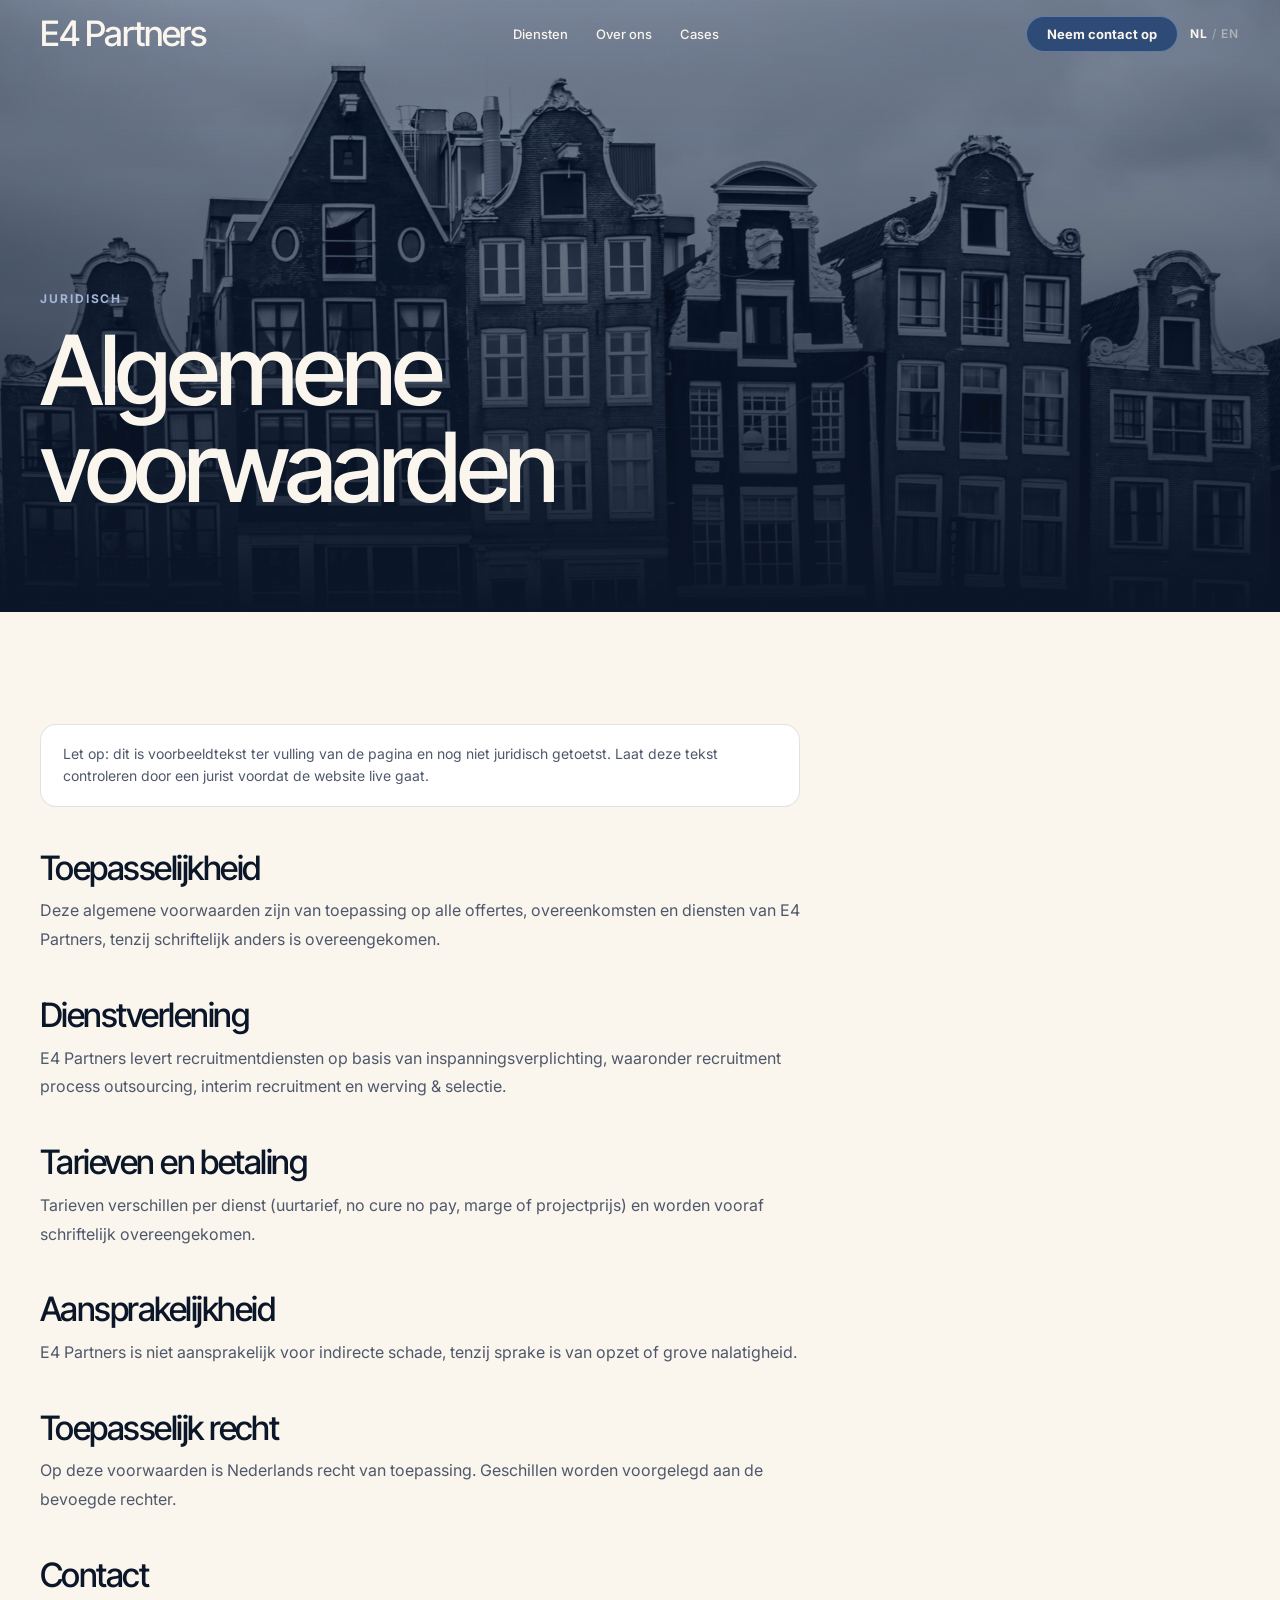
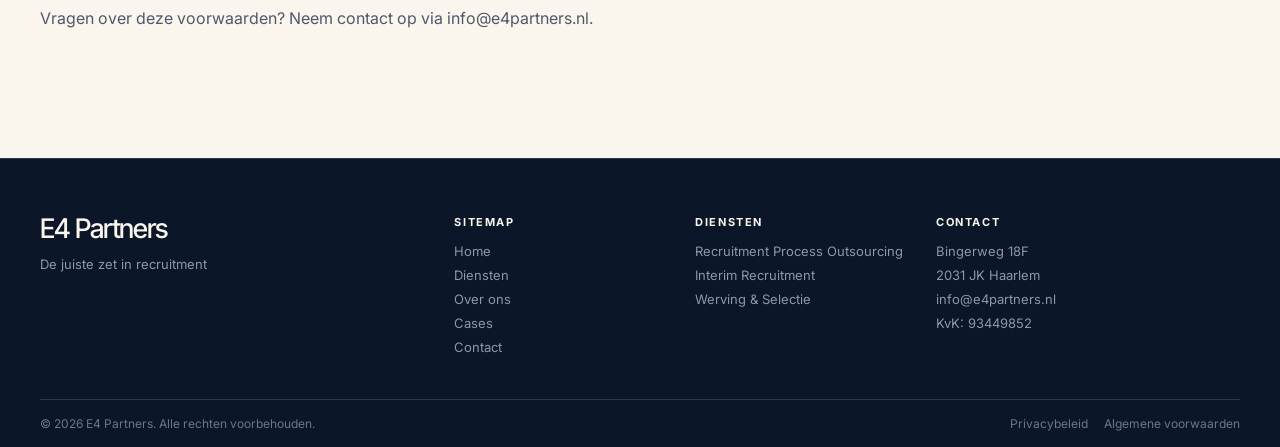
==== algemene-voorwaarden/index.html @ 6310bab5 "Herschrijf Over ons en zet de tekst in een leeskolom - Label "Over ons" boven de titel weg, net als " ====
<!DOCTYPE html>
<html lang="nl">
<head>
<meta charset="UTF-8"/>
<meta name="viewport" content="width=device-width, initial-scale=1.0"/>
<title>Algemene voorwaarden | E4 Partners</title>
<meta name="description" data-nl="Algemene voorwaarden van E4 Partners." data-en="Terms &amp; conditions of E4 Partners." content="Algemene voorwaarden van E4 Partners."/>
<meta property="og:type" content="website"/>
<meta property="og:title" content="Algemene voorwaarden | E4 Partners"/>
<meta property="og:description" content="Algemene voorwaarden van E4 Partners."/>
<meta property="og:url" content="https://www.e4partners.nl/algemene-voorwaarden"/>
<meta property="og:locale" content="nl_NL"/>
<link rel="canonical" href="https://www.e4partners.nl/algemene-voorwaarden"/>
<meta property="og:image" content="https://www.e4partners.nl/assets/img/og-image.jpg"/>
<meta property="og:image:width" content="1200"/>
<meta property="og:image:height" content="630"/>
<meta name="twitter:card" content="summary_large_image"/>
<meta name="robots" content="noindex"/>
<link rel="icon" type="image/png" sizes="32x32" href="../assets/img/favicon-32.png"/>
<link rel="icon" type="image/png" sizes="512x512" href="../assets/img/favicon-512.png"/>
<link rel="apple-touch-icon" href="../assets/img/apple-touch-icon.png"/>
<link rel="preconnect" href="https://fonts.googleapis.com"/>
<link rel="preconnect" href="https://fonts.gstatic.com" crossorigin/>
<link href="https://fonts.googleapis.com/css2?family=Inter+Tight:wght@500;700&family=Inter:wght@400;500;600;700&family=Noto+Sans+Symbols+2&display=swap" rel="stylesheet"/>
<link rel="stylesheet" href="../assets/css/styles.css?v=22233"/>
</head>
<body>

<!-- NAV -->
<nav id="nav">
  <a class="nav-logo" href="/">E4 Partners</a>
  <div class="nav-links">
    <a href="/diensten" data-nl="Diensten" data-en="Services">Diensten</a>
    <a href="/over-ons" data-nl="Over ons" data-en="About us">Over ons</a>
    <a href="/cases" data-nl="Cases" data-en="Cases">Cases</a>
  </div>
  <div class="nav-right">
    <a class="nav-cta" href="/contact" data-nl="Neem contact op" data-en="Get in touch">Neem contact op</a>
    <button class="lang-btn" id="langBtn" aria-label="Taal wisselen"></button>
    <button class="hamburger" id="hamburger" aria-label="Menu"><span></span><span></span><span></span></button>
  </div>
</nav>

<!-- MOBILE MENU -->
<div class="mobile-menu" id="mobileMenu">
  <button class="mobile-close" id="mobileClose" aria-label="Sluiten">&times;</button>
  <a href="/" data-nl="Home" data-en="Home">Home</a>
  <a href="/diensten" data-nl="Diensten" data-en="Services">Diensten</a>
  <a href="/over-ons" data-nl="Over ons" data-en="About us">Over ons</a>
  <a href="/cases" data-nl="Cases" data-en="Cases">Cases</a>
  <a href="/contact" data-nl="Contact" data-en="Contact">Contact</a>
</div>

<!-- DETAIL HERO -->
<section class="hero detail-hero">
  <div class="hero-bg"></div>
  <div class="hero-overlay"></div>
  <div class="hero-content">
    <div class="hero-label" data-nl="Juridisch" data-en="Legal">Juridisch</div>
    <h1 data-nl="Algemene voorwaarden" data-en="Terms & conditions">Algemene voorwaarden</h1>
  </div>
</section>

<!-- LEGAL CONTENT -->
<section class="legal-content">
  <div class="notice-banner" data-nl="Let op: dit is voorbeeldtekst ter vulling van de pagina en nog niet juridisch getoetst. Laat deze tekst controleren door een jurist voordat de website live gaat." data-en="Note: this is placeholder text to fill the page and has not yet been legally reviewed. Have this text checked by a lawyer before the website goes live.">Let op: dit is voorbeeldtekst ter vulling van de pagina en nog niet juridisch getoetst. Laat deze tekst controleren door een jurist voordat de website live gaat.</div>

  <h2 data-nl="Toepasselijkheid" data-en="Applicability">Toepasselijkheid</h2>
  <p data-nl="Deze algemene voorwaarden zijn van toepassing op alle offertes, overeenkomsten en diensten van E4 Partners, tenzij schriftelijk anders is overeengekomen." data-en="These terms and conditions apply to all quotes, agreements and services of E4 Partners, unless agreed otherwise in writing.">Deze algemene voorwaarden zijn van toepassing op alle offertes, overeenkomsten en diensten van E4 Partners, tenzij schriftelijk anders is overeengekomen.</p>

  <h2 data-nl="Dienstverlening" data-en="Services">Dienstverlening</h2>
  <p data-nl="E4 Partners levert recruitmentdiensten op basis van inspanningsverplichting, waaronder recruitment process outsourcing, interim recruitment en werving &amp; selectie." data-en="E4 Partners provides recruitment services on a best-efforts basis, including recruitment process outsourcing, interim recruitment and recruitment &amp; selection.">E4 Partners levert recruitmentdiensten op basis van inspanningsverplichting, waaronder recruitment process outsourcing, interim recruitment en werving &amp; selectie.</p>

  <h2 data-nl="Tarieven en betaling" data-en="Fees and payment">Tarieven en betaling</h2>
  <p data-nl="Tarieven verschillen per dienst (uurtarief, no cure no pay, marge of projectprijs) en worden vooraf schriftelijk overeengekomen." data-en="Fees differ per service (hourly rate, no cure no pay, margin or project price) and are agreed in writing in advance.">Tarieven verschillen per dienst (uurtarief, no cure no pay, marge of projectprijs) en worden vooraf schriftelijk overeengekomen.</p>

  <h2 data-nl="Aansprakelijkheid" data-en="Liability">Aansprakelijkheid</h2>
  <p data-nl="E4 Partners is niet aansprakelijk voor indirecte schade, tenzij sprake is van opzet of grove nalatigheid." data-en="E4 Partners is not liable for indirect damages, unless there is intent or gross negligence.">E4 Partners is niet aansprakelijk voor indirecte schade, tenzij sprake is van opzet of grove nalatigheid.</p>

  <h2 data-nl="Toepasselijk recht" data-en="Governing law">Toepasselijk recht</h2>
  <p data-nl="Op deze voorwaarden is Nederlands recht van toepassing. Geschillen worden voorgelegd aan de bevoegde rechter." data-en="These terms are governed by Dutch law. Disputes will be submitted to the competent court.">Op deze voorwaarden is Nederlands recht van toepassing. Geschillen worden voorgelegd aan de bevoegde rechter.</p>

  <h2 data-nl="Contact" data-en="Contact">Contact</h2>
  <p data-nl="Vragen over deze voorwaarden? Neem contact op via info@e4partners.nl." data-en="Questions about these terms? Get in touch via info@e4partners.nl.">Vragen over deze voorwaarden? Neem contact op via info@e4partners.nl.</p>
</section>

<!-- FOOTER -->
<footer>
  <div class="footer-grid">
    <div class="footer-brand footer-col">
      <div class="footer-brand-logo">E4 Partners</div>
      <div class="footer-tagline" data-nl="De juiste zet in recruitment" data-en="The right move in recruitment">De juiste zet in recruitment</div>
    </div>
    <div class="footer-col">
      <h4 data-nl="Sitemap" data-en="Sitemap">Sitemap</h4>
      <a href="/" data-nl="Home" data-en="Home">Home</a><a href="/diensten" data-nl="Diensten" data-en="Services">Diensten</a><a href="/over-ons" data-nl="Over ons" data-en="About us">Over ons</a><a href="/cases" data-nl="Cases" data-en="Cases">Cases</a><a href="/contact" data-nl="Contact" data-en="Contact">Contact</a>
    </div>
    <div class="footer-col">
      <h4 data-nl="Diensten" data-en="Services">Diensten</h4>
      <a href="/diensten/recruitment-process-outsourcing" data-nl="Recruitment Process Outsourcing" data-en="Recruitment Process Outsourcing">Recruitment Process Outsourcing</a><a href="/diensten/interim-recruitment" data-nl="Interim Recruitment" data-en="Interim Recruitment">Interim Recruitment</a><a href="/diensten/werving-selectie" data-nl="Werving &amp; Selectie" data-en="Recruitment &amp; Selection">Werving &amp; Selectie</a>
    </div>
    <div class="footer-col">
      <h4 data-nl="Contact" data-en="Contact">Contact</h4>
      <span>Bingerweg 18F</span><span>2031 JK Haarlem</span>
      <a href="mailto:info@e4partners.nl">info@e4partners.nl</a>
      <span data-nl="KvK: 93449852" data-en="CoC: 93449852">KvK: 93449852</span>
    </div>
  </div>
  <div class="footer-bottom">
    <span data-nl="&copy; 2026 E4 Partners. Alle rechten voorbehouden." data-en="&copy; 2026 E4 Partners. All rights reserved.">&copy; 2026 E4 Partners. Alle rechten voorbehouden.</span>
    <div class="footer-bottom-right"><a href="/privacybeleid" data-nl="Privacybeleid" data-en="Privacy policy">Privacybeleid</a><a href="/algemene-voorwaarden" data-nl="Algemene voorwaarden" data-en="Terms &amp; conditions">Algemene voorwaarden</a></div>
  </div>
</footer>

<script src="../assets/js/main.js?v=22233"></script>

</body>
</html>
---- assets/css/styles.css ----
/* ============================================================================
   E4 PARTNERS - STYLESHEET (redesign "Grootmeester")
   Eén bestand voor de hele site. Donker en cinematisch: inkt-navy + crème-wit,
   staalnavy als accent. Schaken als knipoog (badge met lijnpion, zetnotatie).

   VASTE KEUZES - overal hetzelfde:
     --radius   16px   alle blokken, foto's, kaarten en invoervelden
     --pill     999px  knoppen, tags, chips, tabs
     --section-y       verticale ruimte per sectie (112px / 72px mobiel)
     --maxw            maximale inhoudsbreedte 1240px, gecentreerd via --pad-x
     Secties zijn altijd volle breedte (donker of licht), nooit zelf afgerond.

   LETTERTYPE: Inter Tight voor koppen (--disp), Inter voor tekst (--font).
   Beide gratis via Google Fonts, geen licentie nodig.
   Kopstijl: medium (500), zinsbouw, strak gespatieerd.
   ========================================================================== */

*, *::before, *::after { box-sizing: border-box; margin: 0; padding: 0; }

:root {
  /* kleur */
  --bg: #0B1628;          /* inkt-navy: hero, donkere secties, footer */
  --bg-2: #111F38;        /* iets lichter navy: contact/CTA */
  --fg: #FAF6EE;          /* crème-wit: tekst op donker */
  --muted: #8E97A8;       /* secundaire tekst op donker */
  --light: #FAF6EE;       /* lichte secties */
  --white: #FFFFFF;       /* kaarten op licht, logobanner */
  --on-light: #0B1628;    /* tekst op licht */
  --text-dark: #4F586B;   /* secundaire tekst op licht */
  --accent: #2E4B78;      /* staalnavy */
  --on-accent: #FAF6EE;
  --accent-ink: #2E4B78;  /* accent als tekst op licht */
  --accent-glow: #A3B6D6; /* accent als tekst op donker */
  --line: color-mix(in srgb, var(--fg) 14%, transparent);
  --line-light: color-mix(in srgb, var(--on-light) 12%, transparent);

  /* vorm en ritme */
  --radius: 16px; --pill: 999px;
  --gut: 2.5rem; --maxw: 1240px;
  --pad-x: max(var(--gut), calc((100% - var(--maxw)) / 2));
  --section-y: 112px;

  /* type */
  --font: 'Inter', 'Helvetica Neue', Helvetica, Arial, sans-serif;
  --disp: 'Inter Tight', 'Inter', 'Helvetica Neue', Helvetica, Arial, sans-serif;
  --disp-w: 500; --disp-ls: -0.045em; --disp-lh: 1; --disp-scale: 0.84;
  --glyph: 'Noto Sans Symbols 2', sans-serif;
}

html, body { width: 100%; overflow-x: hidden; }
body { font-family: var(--font); background: var(--bg); color: var(--fg); -webkit-font-smoothing: antialiased; }
img { max-width: 100%; display: block; }
a { text-decoration: none; color: inherit; }

/* ============ TYPOGRAFIE ============ */
h1, h2, h3, .disp { font-family: var(--disp); font-weight: var(--disp-w); letter-spacing: var(--disp-ls); line-height: var(--disp-lh); word-spacing: 0.02em; }
h1 { font-size: calc(clamp(52px, min(9vw, 15vh), 150px) * var(--disp-scale)); }
h2 { font-size: calc(clamp(40px, 5.2vw, 76px) * var(--disp-scale)); margin-bottom: 20px; }
h3 { font-size: calc(30px * var(--disp-scale)); line-height: 1.05; }
.g-hl { color: var(--accent-glow); }

/* Eyebrow-label boven elke kop (nieuw: .g-eyebrow, bestaande pagina's: .section-label e.a.) */
.g-eyebrow, .section-label, .hero-label, .cta-label, .about-label {
  font-family: var(--font); font-size: 12px; font-weight: 700; letter-spacing: 0.16em; text-transform: uppercase;
  color: var(--accent-glow); margin-bottom: 16px;
}
.g-intro { font-size: 16px; line-height: 1.7; max-width: 580px; }
.g-head { margin-bottom: 48px; }

/* ============ SECTIEFRAME ============ */
.g-sec, .services, .matrix-section, .detail-body, .related-services, .team, .about,
.contact-section, .cases-section, .legal-content, .cta {
  padding: var(--section-y) var(--pad-x);
}
/* licht */
.g-light, .services, .detail-body, .related-services, .team, .contact-section, .cases-section, .legal-content {
  background: var(--light); color: var(--on-light);
}
.g-light .g-eyebrow, .services .section-label, .related-services .section-label, .team .section-label,
.cases-section .section-label { color: var(--accent-ink); }
.g-light .g-intro { color: var(--text-dark); }
.g-light + .g-light, .detail-body + .related-services, .section-photo + .related-services { border-top: 1px solid var(--line-light); }
/* donker */
.g-dark, .matrix-section, .about { background: var(--bg); color: var(--fg); }
.g-dark .g-intro { color: color-mix(in srgb, var(--fg) 72%, transparent); }

/* ============ NAV ============ */
nav {
  position: fixed; top: 0; left: 0; right: 0; z-index: 100;
  height: 68px; padding: 0 var(--pad-x);
  display: flex; align-items: center; justify-content: space-between;
  background: transparent; border-bottom: 1px solid transparent;
  transition: background 0.3s, border-color 0.3s;
}
nav.scrolled { background: color-mix(in srgb, var(--bg) 92%, transparent); backdrop-filter: blur(8px); border-bottom-color: var(--line); }
.nav-logo { display: flex; align-items: center; font-family: var(--disp); font-weight: 500;
            font-size: 35px; letter-spacing: -0.04em; line-height: 1; color: var(--fg); }
.nav-links { display: flex; gap: 28px; }
.nav-links a { position: relative; font-size: 13px; font-weight: 500; color: var(--fg); }
.nav-links a::after { content: ""; position: absolute; left: 0; bottom: -4px; height: 1.5px; width: 0; background: currentColor; transition: width 0.25s ease; }
.nav-links a:hover::after { width: 100%; }
.nav-right { display: flex; align-items: center; gap: 10px; }
.lang-btn { font-family: var(--font); font-size: 12px; font-weight: 600; letter-spacing: 0.03em; padding: 4px 2px; cursor: pointer; background: none; color: var(--fg); border: none; }
.lang-btn .active { font-weight: 700; }
.lang-btn .inactive { opacity: 0.45; transition: opacity 0.2s; }
.lang-btn:hover .inactive { opacity: 0.7; }
.lang-btn .lang-sep { opacity: 0.4; margin: 0 5px; font-weight: 400; }
.hamburger { display: none; flex-direction: column; gap: 4px; cursor: pointer; background: none; border: none; padding: 6px; }
.hamburger span { width: 22px; height: 2px; background: var(--fg); }
.mobile-menu { position: fixed; inset: 0; z-index: 200; background: var(--bg); display: none; flex-direction: column; align-items: center; justify-content: center; gap: 28px; }
.mobile-menu.open { display: flex; }
.mobile-menu a { font-family: var(--disp); font-weight: var(--disp-w); letter-spacing: var(--disp-ls); font-size: 36px; color: var(--fg); }
.mobile-close { position: absolute; top: 22px; right: 26px; font-size: 32px; color: var(--fg); background: none; border: none; cursor: pointer; line-height: 1; }

/* ============ KNOPPEN, TAGS, CHIPS: altijd pill ============ */
.g-btn, .nav-cta, .btn-primary, .btn-secondary, .cases-more-btn {
  display: inline-flex; align-items: center; justify-content: center; gap: 10px;
  font-family: var(--font); font-size: 14px; font-weight: 700; padding: 14px 26px;
  border-radius: var(--pill); border: 1.5px solid transparent; cursor: pointer;
  transition: transform 0.18s, background 0.2s, color 0.2s, border-color 0.2s;
}
.nav-cta { font-size: 13px; padding: 9px 20px; }
.g-btn:hover, .nav-cta:hover, .btn-primary:hover, .btn-secondary:hover, .cases-more-btn:hover { transform: translateY(-2px); }
.g-btn-main, .nav-cta, .btn-primary, .cases-more-btn {
  background: var(--accent); color: var(--on-accent);
  border-color: color-mix(in srgb, var(--accent-glow) 45%, transparent);
}
.g-btn-main:hover, .nav-cta:hover, .btn-primary:hover, .cases-more-btn:hover { background: color-mix(in srgb, var(--accent) 80%, white); }
.g-btn-line, .btn-secondary { background: transparent; color: var(--fg); border-color: color-mix(in srgb, var(--fg) 45%, transparent); }
.g-btn-line:hover, .btn-secondary:hover { background: var(--fg); color: var(--bg); }
.g-tag { display: inline-block; font-size: 11px; font-weight: 700; letter-spacing: 0.08em; text-transform: uppercase; background: var(--accent); color: var(--on-accent); padding: 6px 12px; border-radius: var(--pill); margin-bottom: 14px; }

/* ============ HERO (homepage .g-hero en subpagina's .hero) ============ */
.g-hero, .hero { position: relative; display: flex; align-items: flex-end; overflow: hidden; background: var(--bg); color: var(--fg); }
.g-hero { min-height: 88vh; padding: 96px var(--pad-x) 72px; }
.hero { min-height: 68vh; padding: 150px var(--pad-x) 72px; }
.g-hero-bg, .hero-bg {
  position: absolute; inset: 0;
  background: url("../img/hero.jpg") center 30% / cover, var(--bg); background-blend-mode: luminosity;
  filter: contrast(1.1); transform: scale(1.06); animation: g-zoom 14s ease-out forwards;
}
.g-hero-bg::after, .hero-overlay {
  content: ""; position: absolute; inset: 0;
  background: linear-gradient(180deg, color-mix(in srgb, var(--bg) 40%, transparent) 0%, color-mix(in srgb, var(--bg) 62%, transparent) 45%, var(--bg) 100%);
}
@keyframes g-zoom { to { transform: scale(1); } }
.g-hero-inner, .hero-content { position: relative; z-index: 2; width: 100%; }
/* Homepagekop: hoofdletters, altijd twee regels (<br/> na "zet"). De langste regel
   ("IN RECRUITMENT" / "THE RIGHT MOVE") is ~8x de lettergrootte breed; 10.8vw past zo in
   elke inhoudsbreedte. 17vh houdt de kop binnen beeld op lage schermen. */
.g-hero h1 { max-width: none; font-size: min(10.8vw, 17vh, 140px); margin-bottom: 28px; text-transform: uppercase; letter-spacing: -0.035em; }
.hero h1 { max-width: 16ch; margin-bottom: 24px; }
.g-hero-foot { display: flex; justify-content: space-between; align-items: flex-end; gap: 40px; flex-wrap: wrap; border-top: 1px solid var(--line); padding-top: 28px; }
.g-sub, .hero-sub { max-width: 620px; font-size: 16px; line-height: 1.7; color: color-mix(in srgb, var(--fg) 82%, transparent); }
.g-buttons { display: flex; gap: 12px; flex-wrap: wrap; }


/* ============ LOGOBANNER (marquee) ============ */
.logos { background: var(--white); padding: 28px 0 32px; border-top: 1px solid var(--line-light); border-bottom: 1px solid var(--line-light); overflow: hidden; }
.logos-label { text-align: center; padding: 0 var(--pad-x); font-size: 11px; font-weight: 700; letter-spacing: 0.16em; text-transform: uppercase; color: var(--text-dark); margin-bottom: 22px; }
.marquee-viewport { overflow: hidden; }
.marquee { display: flex; width: max-content; animation: e4marquee 34s linear infinite; }
.logos:hover .marquee { animation-play-state: paused; }
/* Logo's genormaliseerd op beeldoppervlak, niet op hoogte: een breed wordmark
   en een vierkant logo wegen daardoor optisch even zwaar. Hoogte per logo
   afgeleid van de verhouding, begrensd op 62px zodat niets uit het kader loopt. */
.marquee-item { display: flex; align-items: center; justify-content: center; flex: 0 0 auto; width: 180px; height: 68px; padding: 0 20px; }
.marquee-logo { max-width: 100%; width: auto; object-fit: contain; display: block; filter: grayscale(1); opacity: 0.82; transition: filter 0.25s ease, opacity 0.25s ease; }
.marquee-logo:hover { filter: none; opacity: 1; }

.marquee-logo[src*="advidi"]        { height: 32px; }
.marquee-logo[src*="feadship"]      { height: 37px; }
.marquee-logo[src*="follo"]         { height: 37px; }
.marquee-logo[src*="xebia"]         { height: 39px; }
.marquee-logo[src*="sherpa"]        { height: 42px; }
.marquee-logo[src*="edsn"]          { height: 44px; }
.marquee-logo[src*="adapta"]        { height: 44px; }
.marquee-logo[src*="infi"]          { height: 48px; }
.marquee-logo[src*="bits-of-stock"] { height: 49px; }
.marquee-logo[src*="dawn"]          { height: 62px; }
.marquee-logo[src*="illionx"]       { height: 55px; }
.marquee-logo[src*="i3d-net"]       { height: 62px; }
.marquee-logo[src*="bris"]          { height: 62px; }
.marquee-logo[src*="aihr"]          { height: 62px; }
@keyframes e4marquee { from { transform: translateX(0); } to { transform: translateX(-50%); } }

/* ============ DIENSTEN-ACCORDION (homepage) ============ */
.g-services { display: grid; grid-template-columns: 0.8fr 1.2fr; gap: 64px; align-items: start; }
.g-services-media { position: sticky; top: 100px; border-radius: var(--radius); overflow: hidden; aspect-ratio: 4 / 5; background: var(--bg); }
.g-services-media img { width: 100%; height: 100%; object-fit: cover; filter: grayscale(1); }
.acc-list { border-top: 1px solid var(--line-light); }
.acc-item { border-bottom: 1px solid var(--line-light); }
.acc-row { width: 100%; background: none; border: none; cursor: pointer; display: flex; align-items: center; gap: 18px; padding: 22px 0; text-align: left; font-family: inherit; }
.g-acc-num { font-size: 12px; font-weight: 700; color: var(--accent-ink); width: 26px; }
.acc-name { font-family: var(--disp); font-weight: var(--disp-w); letter-spacing: var(--disp-ls); font-size: calc(clamp(26px, 3.2vw, 46px) * var(--disp-scale)); line-height: 1; color: var(--on-light); opacity: 0.35; transition: opacity 0.25s; flex: 1; }
.acc-item.open .acc-name, .acc-row:hover .acc-name { opacity: 1; }
.g-acc-plus { width: 20px; height: 20px; position: relative; flex-shrink: 0; }
.g-acc-plus::before, .g-acc-plus::after { content: ""; position: absolute; left: 0; right: 0; top: 50%; height: 2px; background: var(--on-light); transition: transform 0.25s; }
.g-acc-plus::after { transform: rotate(90deg); }
.acc-item.open .g-acc-plus::after { transform: rotate(0); }
.acc-panel { max-height: 0; overflow: hidden; transition: max-height 0.3s ease, padding 0.3s ease; }
.acc-item.open .acc-panel { max-height: 600px; padding: 0 0 28px 44px; }
.g-acc-body { display: grid; grid-template-columns: minmax(0, 720px); gap: 32px; }
.acc-panel p { font-size: 15px; line-height: 1.7; color: var(--text-dark); margin: 0 0 14px; }
.g-when { font-weight: 700; color: var(--on-light) !important; }
.acc-panel .more { display: inline-block; font-size: 14px; font-weight: 700; color: var(--on-light); border-bottom: 2px solid var(--accent); padding-bottom: 2px; transition: transform 0.2s; }
.acc-panel .more:hover { transform: translateX(3px); }
.g-acc-body ul { list-style: none; }
.g-acc-body li { font-size: 14px; padding: 8px 0; border-bottom: 1px solid var(--line-light); }
.g-acc-body li::before { content: "\265F"; font-family: var(--glyph); margin-right: 10px; font-size: 12px; color: var(--accent-ink); }

/* ============ BLOKKEN: één stijl ============ */
.g-block { border-radius: var(--radius); padding: 32px; }

/* ============ VERGELIJKING (homepage) ============ */
/* Compacte statement-sectie: kop verticaal gecentreerd in een lagere band */
.g-compare { min-height: 340px; display: flex; align-items: center; justify-content: center;
             padding-top: 56px; padding-bottom: 56px; text-align: center; }
.g-compare .g-head { margin-bottom: 0; max-width: 1040px; }
/* Statement loopt over 3 regels: iets breder blok, kop een maat kleiner dan de
   standaard h2 - anders valt hij bij ruime vensters terug naar 4 regels. */
.g-compare h2 { font-size: calc(clamp(34px, 4.9vw, 68px) * var(--disp-scale)); }
.g-compare .g-head > *:last-child { margin-bottom: 0; }
.g-compare-grid { display: grid; grid-template-columns: 1fr auto 1fr; gap: 32px; align-items: center; }
.g-compare h3 { margin-bottom: 14px; }
.g-compare ul { list-style: none; }
.g-compare li { font-size: 16px; padding: 15px 0; border-top: 1px solid var(--line); }
.g-them { border: 1px solid var(--line); color: var(--muted); }
.g-them li { text-decoration: line-through; text-decoration-color: color-mix(in srgb, var(--muted) 60%, transparent); }
.g-us { background: var(--accent); color: var(--on-accent); box-shadow: inset 0 0 0 1px color-mix(in srgb, var(--accent-glow) 45%, transparent); }
.g-us li { border-top-color: color-mix(in srgb, var(--on-accent) 18%, transparent); font-weight: 600; }
.g-vs { font-family: var(--disp); font-weight: var(--disp-w); letter-spacing: var(--disp-ls); font-size: 56px; color: transparent; -webkit-text-stroke: 1.5px var(--muted); }

/* ============ WERKWIJZE (homepage) ============ */
.g-steps ol { list-style: none; display: grid; grid-template-columns: repeat(4, 1fr); gap: 20px; }
.g-steps .g-block { background: var(--white); border: 1px solid var(--line-light); }
.g-move { font-family: var(--disp); font-weight: var(--disp-w); letter-spacing: var(--disp-ls); font-size: calc(56px * var(--disp-scale)); line-height: 1; display: block; margin-bottom: 20px; color: var(--accent-ink); }
.g-steps h3 { margin-bottom: 10px; }
.g-steps p { font-size: 14.5px; line-height: 1.7; color: var(--text-dark); }

/* ============ TEAM (homepage) ============ */
.g-team-grid { display: grid; grid-template-columns: repeat(3, 1fr); gap: 20px; }
.g-person { position: relative; display: block; border-radius: var(--radius); overflow: hidden; aspect-ratio: 3 / 4; color: var(--fg); }
.g-person img { width: 100%; height: 100%; object-fit: cover; filter: grayscale(1); transition: filter 0.4s, transform 0.5s; }
.g-person:hover img { filter: none; transform: scale(1.04); }
.g-person::after { content: ""; position: absolute; inset: 0; background: linear-gradient(180deg, transparent 50%, color-mix(in srgb, var(--bg) 88%, transparent)); }
.g-person-meta { position: absolute; z-index: 1; left: 24px; right: 24px; bottom: 22px; display: flex; flex-direction: column; }
.g-person-name { font-family: var(--disp); font-weight: var(--disp-w); letter-spacing: var(--disp-ls); font-size: calc(38px * var(--disp-scale)); line-height: 1; }
.g-person-role { font-size: 13px; opacity: 0.75; margin: 6px 0 12px; }
.g-person-li, .team-link { font-size: 12px; font-weight: 700; align-self: flex-start; border: 1px solid color-mix(in srgb, currentColor 45%, transparent); border-radius: var(--pill); padding: 6px 12px; transition: background 0.2s, color 0.2s, border-color 0.2s; }
.g-person:hover .g-person-li, .team-card:hover .team-link { background: var(--accent); color: var(--on-accent); border-color: var(--accent); }

/* ============ QUOTE (homepage) ============ */
.g-quote { position: relative; text-align: center; overflow: hidden; }
.g-quote p { position: relative; font-family: var(--disp); font-weight: var(--disp-w); letter-spacing: var(--disp-ls); font-size: calc(clamp(32px, 4.4vw, 66px) * var(--disp-scale)); line-height: 1.05; max-width: 1000px; margin: 0 auto 24px; }
.g-quote cite { position: relative; font-style: normal; font-size: 13px; color: var(--muted); }
.g-quote-piece { position: absolute; left: 50%; top: 50%; transform: translate(-50%,-50%); font-family: var(--glyph); font-size: 520px; line-height: 1; color: color-mix(in srgb, var(--accent-glow) 7%, transparent); }

/* ============ CONTACT-BLOK (homepage .g-cta en bestaande .cta) ============ */
.g-cta, .cta { background: var(--bg-2); color: var(--fg); border-top: 1px solid var(--line); display: grid; grid-template-columns: 1fr 1fr; gap: 64px; }
.g-cta, .cta:has(.cta-form) { align-items: start; }
.cta { align-items: center; }
.g-cta .g-head { margin-bottom: 28px; }
.cta h2 { margin-bottom: 0; }
.cta-body { font-size: 16px; line-height: 1.7; color: color-mix(in srgb, var(--fg) 72%, transparent); margin-bottom: 24px; }
.cta-direct { display: flex; gap: 22px; flex-wrap: wrap; }
.cta-direct a { color: var(--fg); font-weight: 700; border-bottom: 2px solid var(--accent-glow); padding-bottom: 2px; }

/* ============ FORMULIEREN ============ */
.cta-form, .contact-form { display: flex; flex-direction: column; gap: 14px; }
.form-field { display: flex; flex-direction: column; gap: 6px; }
.form-field label { font-size: 12px; font-weight: 600; color: var(--text-dark); }
.form-field input, .form-field textarea {
  font-family: var(--font); font-size: 15px; color: var(--on-light);
  background: var(--white); border: 1px solid var(--line-light); border-radius: var(--radius); padding: 13px 16px;
  transition: border-color 0.2s ease;
}
.form-field textarea { resize: vertical; min-height: 130px; }
.form-field input:focus, .form-field textarea:focus { outline: none; border-color: var(--accent); }
.cta-form .form-field label { color: color-mix(in srgb, var(--fg) 72%, transparent); }
.cta-form .form-field input, .cta-form .form-field textarea { background: color-mix(in srgb, var(--fg) 7%, transparent); border-color: color-mix(in srgb, var(--fg) 20%, transparent); color: var(--fg); }
.cta-form .form-field textarea { min-height: 96px; }
.cta-form .form-field input:focus, .cta-form .form-field textarea:focus { border-color: var(--accent-glow); }
.cta-form button, .contact-form button { align-self: flex-start; }
.form-success { font-family: var(--disp); font-weight: var(--disp-w); letter-spacing: -0.02em; font-size: 22px; line-height: 1.4; }
.form-success::before { content: "\2713\00a0\00a0"; }
.cta .form-success, .g-cta .form-success { color: var(--fg); }
.contact-section .form-success { color: var(--on-light); }

/* ============ DIENSTENOVERZICHT + "OVERIGE DIENSTEN" ============ */
.services-grid { display: grid; grid-template-columns: repeat(3, 1fr); gap: 20px; }
.related-grid { display: grid; grid-template-columns: repeat(2, 1fr); gap: 20px; }
.service-card {
  position: relative; display: flex; flex-direction: column; overflow: hidden;
  background: var(--white); border: 1px solid var(--line-light); border-radius: var(--radius);
  transition: transform 0.22s ease, box-shadow 0.22s ease;
}
.service-card:hover { transform: translateY(-4px); box-shadow: 0 18px 40px color-mix(in srgb, var(--on-light) 10%, transparent); }
.related-grid .service-card { padding: 32px; justify-content: space-between; }
.service-photo { width: 100%; aspect-ratio: 16 / 10; overflow: hidden; background: var(--bg); }
.service-photo img { width: 100%; height: 100%; object-fit: cover; filter: grayscale(1); transition: transform 0.5s ease, filter 0.4s; }
.service-card:hover .service-photo img { transform: scale(1.04); filter: none; }
.service-body { display: flex; flex-direction: column; flex-grow: 1; padding: 28px 28px 30px; }
.service-card h3 { color: var(--on-light); margin-bottom: 12px; }
.service-card p { font-size: 15px; line-height: 1.7; color: var(--text-dark); margin-bottom: 22px; flex-grow: 1; }
.service-card a { align-self: flex-start; font-size: 14px; font-weight: 700; color: var(--on-light); border-bottom: 2px solid var(--accent); padding-bottom: 2px; transition: transform 0.2s; }
.service-card:hover a { transform: translateX(3px); }

/* ============ DIENSTENMATRIX ============ */
.mx-tabs { display: flex; flex-wrap: wrap; gap: 8px; margin-bottom: 40px; }
.mx-tab { font-family: var(--font); font-size: 14px; font-weight: 600; color: var(--fg); background: transparent; border: 1px solid var(--line); border-radius: var(--pill); padding: 11px 20px; cursor: pointer; transition: background 0.18s, color 0.18s, border-color 0.18s; }
.mx-tab:hover { border-color: color-mix(in srgb, var(--fg) 45%, transparent); }
.mx-tab.on { background: var(--accent); color: var(--on-accent); border-color: color-mix(in srgb, var(--accent-glow) 45%, transparent); }
.mx-body { display: grid; grid-template-columns: 360px 1fr; gap: 64px; align-items: start; }
.mx-panel { display: none; }
.mx-panel.on { display: block; }
.mx-desc { font-size: 16px; line-height: 1.7; color: color-mix(in srgb, var(--fg) 82%, transparent); margin-bottom: 24px; }
.mx-idlbl { font-size: 11px; font-weight: 700; letter-spacing: 0.14em; text-transform: uppercase; color: var(--accent-glow); margin-bottom: 12px; }
/* Lijst volgt de lijnentaal van de site: haarlijnen tussen de rijen en een kort
   accentstreepje als markering, in plaats van het schaakstukje. */
.mx-bullets { list-style: none; }
.mx-bullets li { display: grid; grid-template-columns: 16px 1fr; gap: 16px; align-items: start;
                 font-size: 15px; line-height: 1.6; color: color-mix(in srgb, var(--fg) 80%, transparent);
                 padding: 15px 0; border-top: 1px solid var(--line); }
.mx-bullets li:first-child { border-top: 0; padding-top: 0; }
.mx-bullets li::before { content: ""; width: 16px; height: 2px; border-radius: 2px;
                         background: var(--accent-glow); margin-top: 11px; }
.mx-bullets li:first-child::before { margin-top: 11px; }
.mx-right { border: 1px solid var(--line); border-radius: var(--radius); padding: 32px; }
.mx-axis { display: flex; justify-content: space-between; font-size: 11px; font-weight: 700; letter-spacing: 0.12em; text-transform: uppercase; color: var(--muted); margin-bottom: 22px; }
.mx-row { margin-bottom: 22px; }
.mx-row:last-child { margin-bottom: 0; }
.mx-row-name { font-size: 14px; color: color-mix(in srgb, var(--fg) 82%, transparent); margin-bottom: 10px; }
.mx-track { position: relative; height: 2px; background: var(--line); border-radius: 2px; }
.mx-marker { position: absolute; top: 50%; left: 50%; width: 14px; height: 14px; border-radius: 50%; background: var(--accent-glow); transform: translate(-50%,-50%); box-shadow: 0 0 0 5px var(--bg); transition: left 0.45s cubic-bezier(0.2,0.7,0.2,1); }

/* ============ DIENST-DETAILPAGINA ============ */
.detail-body { display: grid; grid-template-columns: 1.35fr 1fr; gap: 64px; align-items: start; }
.detail-text p { font-size: 17px; line-height: 1.8; color: var(--text-dark); margin-bottom: 20px; }
.detail-text p:first-child { font-size: 20px; line-height: 1.6; color: var(--on-light); }
.detail-text p:last-child { margin-bottom: 0; }
.info-card { background: var(--bg); color: var(--fg); border-radius: var(--radius); padding: 32px; display: flex; flex-direction: column; gap: 22px; }
.info-row h4 { font-size: 11px; font-weight: 700; letter-spacing: 0.14em; text-transform: uppercase; color: var(--accent-glow); margin-bottom: 6px; }
.info-row p { font-size: 17px; font-weight: 500; line-height: 1.45; }
.info-row + .info-row { border-top: 1px solid var(--line); padding-top: 20px; }
.info-card a { border-bottom: 1px solid var(--line); transition: border-color 0.2s; }
.info-card a:hover { border-color: var(--accent-glow); }
.section-photo { background: var(--light); padding: 0 var(--pad-x) var(--section-y); }
.section-photo img { width: 100%; aspect-ratio: 21 / 9; object-fit: cover; object-position: center 40%; border-radius: var(--radius); filter: grayscale(1); }

/* ============ OVER ONS ============ */
.team-grid { display: grid; grid-template-columns: repeat(3, 1fr); gap: 20px; }
.team-card { display: flex; flex-direction: column; overflow: hidden; background: var(--white); border: 1px solid var(--line-light); border-radius: var(--radius); transition: transform 0.22s, box-shadow 0.22s; }
.team-card:hover { transform: translateY(-4px); box-shadow: 0 18px 40px color-mix(in srgb, var(--on-light) 10%, transparent); }
.team-photo { aspect-ratio: 4 / 5; overflow: hidden; background: var(--bg); }
.team-photo img { width: 100%; height: 100%; object-fit: cover; object-position: center 25%; filter: grayscale(1); transition: filter 0.4s, transform 0.5s; }
.team-card:hover .team-photo img { filter: none; transform: scale(1.03); }
.team-body { display: flex; flex-direction: column; gap: 4px; padding: 24px; color: var(--on-light); }
.team-name { font-family: var(--disp); font-weight: var(--disp-w); letter-spacing: var(--disp-ls); font-size: calc(38px * var(--disp-scale)); line-height: 1; }
.team-role { font-size: 13px; color: var(--text-dark); margin: 4px 0 14px; }

/* Eén leeskolom met de foto eronder, zo breed als de tekst. Twee kolommen
   naast elkaar werkten niet meer toen dit verhaal zes alinea's lang werd. */
.about { display: grid; grid-template-columns: minmax(0, 780px); justify-content: center; gap: 44px; align-items: start; }
.about-body { font-size: 16px; line-height: 1.8; color: color-mix(in srgb, var(--fg) 78%, transparent); }
.about-body p + p { margin-top: 1.1em; }
.about-photo { border-radius: var(--radius); overflow: hidden; aspect-ratio: 16 / 9; }
.about-photo img { width: 100%; height: 100%; object-fit: cover; filter: grayscale(1); }
.stats { display: flex; flex-direction: column; gap: 16px; }
.stat { border: 1px solid var(--line); border-radius: var(--radius); padding: 28px 32px; }
.stat-num { font-family: var(--disp); font-weight: var(--disp-w); letter-spacing: var(--disp-ls); font-size: calc(72px * var(--disp-scale)); line-height: 1; color: var(--accent-glow); margin-bottom: 8px; }
.stat-label { font-size: 14px; color: var(--muted); }

/* ============ CONTACT ============ */
.contact-section { display: grid; grid-template-columns: 1.3fr 1fr; gap: 64px; align-items: start; }

/* ============ CASES ============ */
.cases-section { display: flex; flex-direction: column; gap: 14px; }
.cases-section .section-label { margin-bottom: 0; }
.cases-section h2 { margin-bottom: 18px; }

.case-pair { display: grid; grid-template-columns: 1fr 1fr; gap: 14px; }
.cases-more { display: flex; flex-direction: column; gap: 14px; }
.cases-more[hidden] { display: none; }

/* Twee kolommen: links logo + bron, rechts het citaat */
.case-card, .case-card.big { position: relative; overflow: hidden; background: var(--bg);
  color: var(--fg); border-radius: var(--radius); display: grid;
  grid-template-columns: 148px 1fr; gap: 28px; align-items: start; padding: 2.2rem 2.4rem; }
.case-card.big { grid-template-columns: 200px 1fr; gap: 56px; padding: 3rem 3.2rem; }

.case-left { display: flex; flex-direction: column; }
.case-logo { display: flex; align-items: center; justify-content: flex-start;
  width: auto; height: 42px; margin: 0 0 18px; overflow: hidden; }
.case-card.big .case-logo { height: 60px; margin-bottom: 24px; }
.case-logo img { max-height: 100%; max-width: 100%; width: auto; object-fit: contain;
  object-position: left center; filter: grayscale(1) brightness(0) invert(1); opacity: .9; }

.case-attr { font-family: var(--font); font-size: 12px; color: var(--muted); line-height: 1.5; margin: 0; }
.case-attr b { display: block; font-weight: 600; color: var(--fg); font-size: 13px;
  letter-spacing: -0.015em; margin-bottom: 3px; }
.case-card.big .case-attr { font-size: 14px; }
.case-card.big .case-attr b { font-size: 16px; }

/* Negatieve marge compenseert regelafstand + letterhoogte, zodat de eerste regel
   van het citaat optisch gelijk ligt met de bovenkant van het logo. */
.case-quotewrap { border: 0; padding: 0; margin: 0; }
.case-quote { font-family: var(--disp); font-weight: 500; letter-spacing: -0.03em;
  font-size: 18px; line-height: 1.5; color: var(--fg); margin: -9px 0 0; }
.case-card.big .case-quote { font-size: 28px; line-height: 1.38; letter-spacing: -0.035em;
  margin-top: -13px; }

/* Nog in te vullen kaarten: gedempt zodat ze niet als echte case lezen.
   Via kleur en niet via opacity, want .reveal.is-visible zet opacity terug op 1. */
.case-placeholder .case-quote,
.case-placeholder .case-attr,
.case-placeholder .case-attr b { color: color-mix(in srgb, var(--fg) 32%, transparent); }
.case-placeholder .case-logo { background: color-mix(in srgb, var(--fg) 8%, transparent);
  border-radius: 6px; width: 96px; }

.cases-more-wrap { display: flex; justify-content: center; margin-top: 10px; }
.cases-more-btn { display: inline-flex; align-items: center; gap: 10px; cursor: pointer;
  font-family: var(--font); font-size: 13px; font-weight: 700; color: var(--on-accent);
  background: var(--accent); border: 0; border-radius: var(--pill); padding: 12px 26px;
  transition: background 0.2s, transform 0.18s; }
.cases-more-btn:hover { background: var(--bg); transform: translateY(-2px); }
.cases-more-chev { width: 8px; height: 8px; border-right: 2px solid currentColor;
  border-bottom: 2px solid currentColor; transform: rotate(45deg) translate(-1px,-1px);
  transition: transform 0.25s; }
.cases-more-btn.open .cases-more-chev { transform: rotate(-135deg) translate(-1px,-1px); }

@media (max-width: 900px) {
  .case-card, .case-card.big { grid-template-columns: 1fr; gap: 22px; padding: 1.9rem 1.7rem; }
  .case-card.big .case-quote { font-size: 21px; margin-top: 0; }
  .case-quote { font-size: 17px; margin-top: 0; }
  .case-card.big .case-logo { height: 46px; }
}
@media (max-width: 560px) { .case-pair { grid-template-columns: 1fr; } }

/* ============ JURIDISCHE PAGINA'S ============ */
.legal-content > * { max-width: 760px; }
.legal-content h2 { font-size: calc(40px * var(--disp-scale)); margin: 44px 0 12px; }
.legal-content h2:first-child { margin-top: 0; }
.legal-content p { font-size: 16px; line-height: 1.8; color: var(--text-dark); margin-bottom: 14px; }
.notice-banner { background: var(--white); border: 1px solid var(--line-light); border-radius: var(--radius); padding: 18px 22px; margin-bottom: 40px; font-size: 14px; line-height: 1.6; color: var(--text-dark); }

/* ============ FOOTER ============ */
footer { background: var(--bg); color: var(--fg); border-top: 1px solid var(--line); padding: 56px var(--pad-x) 0; }
.footer-grid { display: grid; grid-template-columns: 1.8fr 1fr 1fr 1.4fr; gap: 24px; padding-bottom: 36px; border-bottom: 1px solid var(--line); }
.footer-brand-logo { margin-bottom: 12px; font-family: var(--disp); font-weight: 500;
                     font-size: 27px; letter-spacing: -0.04em; line-height: 1; color: var(--fg); }
.footer-tagline { font-size: 13px; color: var(--muted); line-height: 1.6; max-width: 220px; }
.footer-col h4 { font-size: 11px; font-weight: 700; letter-spacing: 0.14em; text-transform: uppercase; color: var(--fg); margin-bottom: 14px; }
.footer-col a, .footer-col span { display: block; font-size: 13px; color: var(--muted); margin-bottom: 8px; transition: color 0.2s; }
.footer-col a:hover { color: var(--accent-glow); }
.footer-bottom { display: flex; justify-content: space-between; padding: 16px 0; }
.footer-bottom span, .footer-bottom a { font-size: 12px; color: color-mix(in srgb, var(--muted) 75%, transparent); transition: color 0.2s; }
.footer-bottom a:hover { color: var(--muted); }
.footer-bottom-right { display: flex; gap: 16px; }

/* ============ SCROLL-REVEAL ============ */
.reveal { opacity: 0; transform: translateY(22px); transition: opacity 0.6s ease, transform 0.6s ease; will-change: opacity, transform; }
.reveal.is-visible { opacity: 1; transform: none; }

/* ============ RESPONSIVE ============ */
@media (max-width: 1024px) {
  .g-services, .g-cta, .cta, .detail-body, .about, .contact-section { grid-template-columns: 1fr; gap: 40px; }
  .g-services-media { position: relative; top: 0; aspect-ratio: 16 / 9; }
  .g-steps ol { grid-template-columns: 1fr 1fr; }
  .services-grid, .team-grid, .g-team-grid { grid-template-columns: repeat(2, 1fr); }
  .mx-body { grid-template-columns: 1fr; gap: 32px; }
  .case-card.big { grid-template-columns: 1fr; gap: 20px; }
  .footer-grid { grid-template-columns: repeat(3, 1fr); }
  .footer-brand { grid-column: 1 / -1; }
}
@media (max-width: 768px) {
  :root { --gut: 1rem; --section-y: 72px; }
  .nav-links, .nav-cta { display: none; }
  .hamburger { display: flex; }
  .nav-logo { font-size: 29px; }
  .g-hero { padding-top: 132px; padding-bottom: 72px; }
  .hero { min-height: 0; padding-top: 130px; padding-bottom: 56px; }
  .g-buttons .g-btn { width: 100%; }
  .g-head { margin-bottom: 32px; }
  .g-acc-body { grid-template-columns: 1fr; gap: 16px; }
  .acc-item.open .acc-panel { padding-left: 0; }
  .g-block, .info-card, .case-card, .mx-right, .related-grid .service-card { padding: 24px; }
  .g-compare { min-height: 240px; padding-top: 44px; padding-bottom: 44px; }
  .g-compare-grid { grid-template-columns: 1fr; gap: 20px; }
  .g-vs { text-align: center; font-size: 40px; }
  .g-steps ol, .g-team-grid, .services-grid, .related-grid, .team-grid, .case-pair { grid-template-columns: 1fr; }
  .g-quote-piece { font-size: 300px; }
  .section-photo img { aspect-ratio: 16 / 9; }
  footer { padding-top: 40px; }
  .footer-grid { grid-template-columns: repeat(2, 1fr); }
  .footer-bottom { flex-direction: column; gap: 10px; }
}
@media (prefers-reduced-motion: reduce) {
  .reveal { opacity: 1 !important; transform: none !important; transition: none !important; }
  .marquee, .g-hero-bg, .hero-bg { animation: none !important; }
}
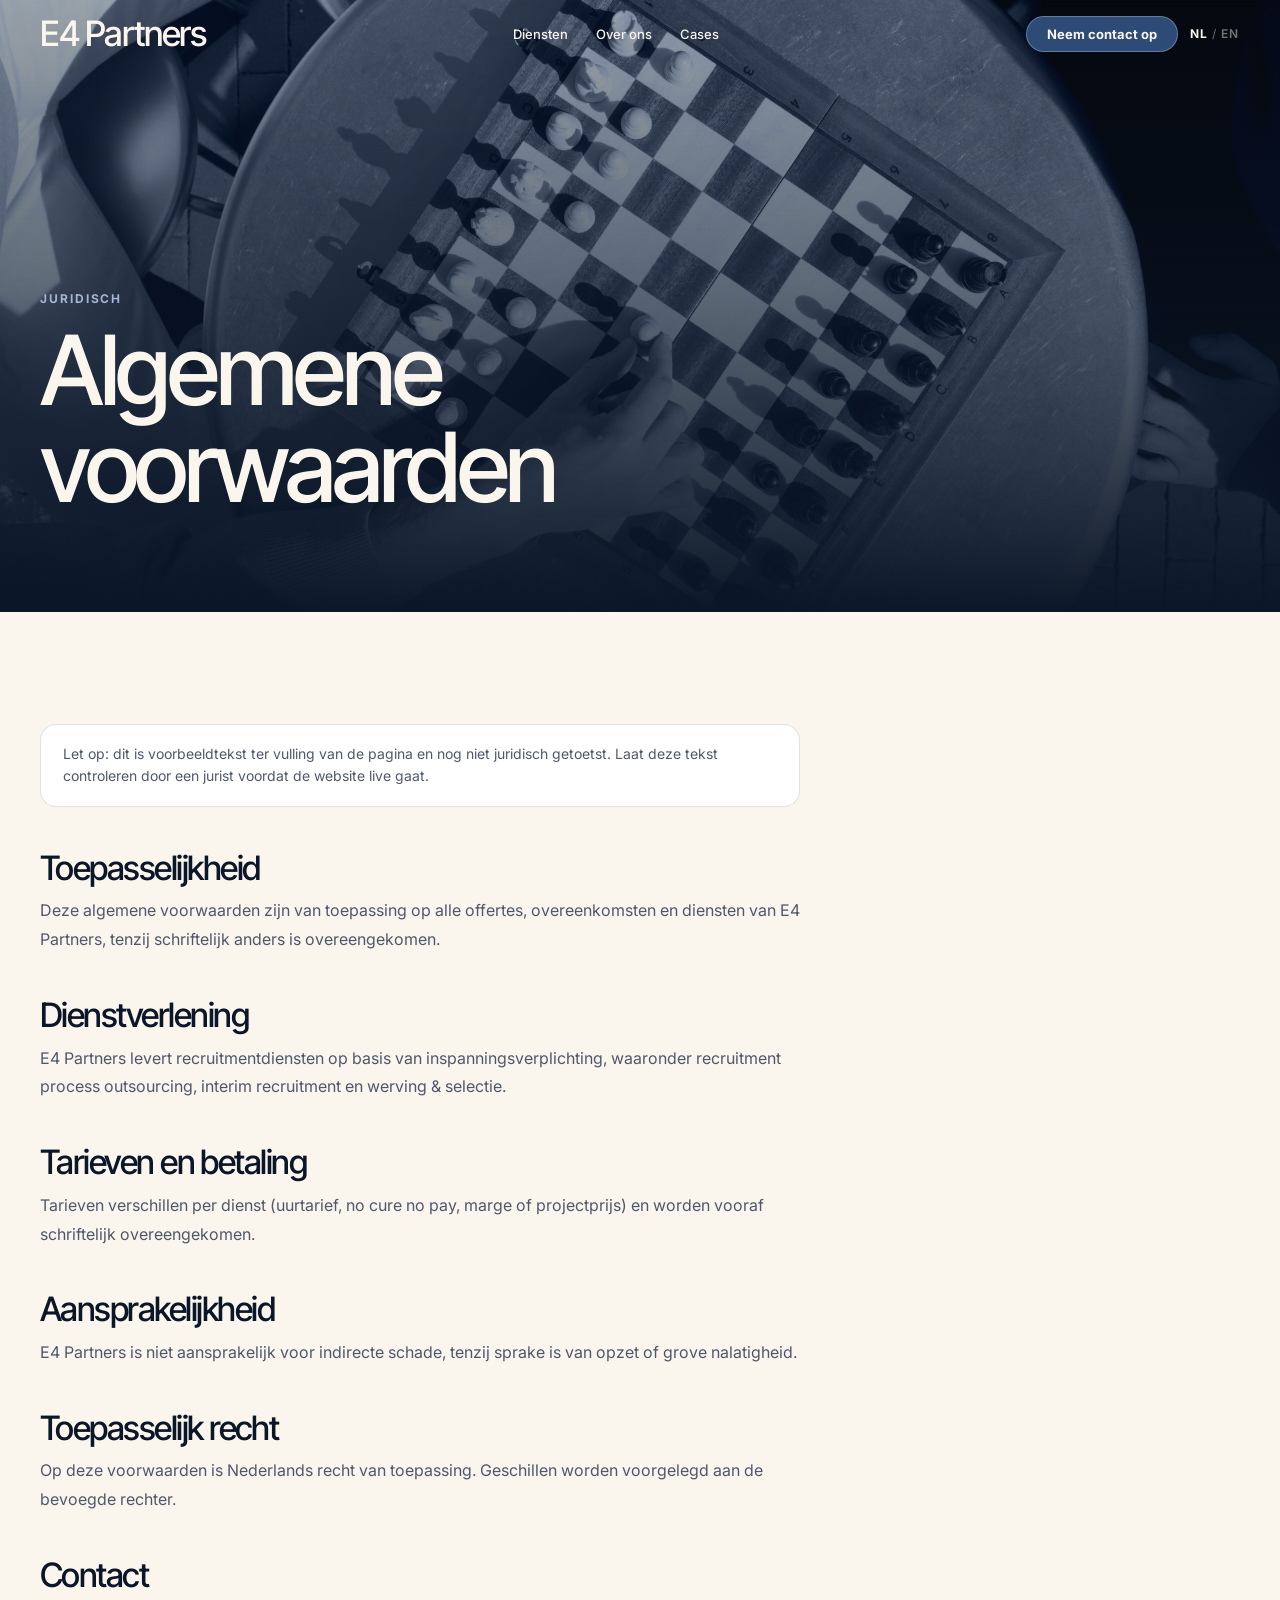
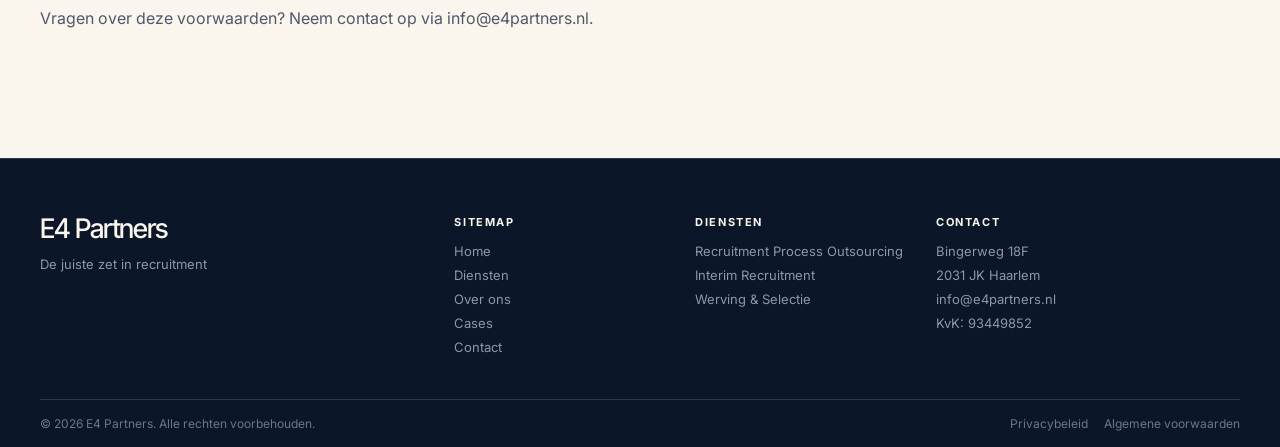
==== commit bdb591ee: "Nieuwe banner, nieuwe partnerportretten en teksten bijgewerkt Beeld - De hero toont op alle tien de " ====
--- a/algemene-voorwaarden/index.html
+++ b/algemene-voorwaarden/index.html
@@ -22,7 +22,7 @@
 <link rel="preconnect" href="https://fonts.googleapis.com"/>
 <link rel="preconnect" href="https://fonts.gstatic.com" crossorigin/>
 <link href="https://fonts.googleapis.com/css2?family=Inter+Tight:wght@500;700&family=Inter:wght@400;500;600;700&family=Noto+Sans+Symbols+2&display=swap" rel="stylesheet"/>
-<link rel="stylesheet" href="../assets/css/styles.css?v=22233"/>
+<link rel="stylesheet" href="../assets/css/styles.css?v=22243"/>
 </head>
 <body>
 
@@ -112,7 +112,7 @@
   </div>
 </footer>
 
-<script src="../assets/js/main.js?v=22233"></script>
+<script src="../assets/js/main.js?v=22243"></script>
 
 </body>
 </html>
--- a/assets/css/styles.css
+++ b/assets/css/styles.css
@@ -136,7 +136,7 @@
 .hero { min-height: 68vh; padding: 150px var(--pad-x) 72px; }
 .g-hero-bg, .hero-bg {
   position: absolute; inset: 0;
-  background: url("../img/hero.jpg") center 30% / cover, var(--bg); background-blend-mode: luminosity;
+  background: url("../img/hero.jpg?v=3") center 28% / cover, var(--bg); background-blend-mode: luminosity;
   filter: contrast(1.1); transform: scale(1.06); animation: g-zoom 14s ease-out forwards;
 }
 .g-hero-bg::after, .hero-overlay {
@@ -241,8 +241,8 @@
 /* ============ TEAM (homepage) ============ */
 .g-team-grid { display: grid; grid-template-columns: repeat(3, 1fr); gap: 20px; }
 .g-person { position: relative; display: block; border-radius: var(--radius); overflow: hidden; aspect-ratio: 3 / 4; color: var(--fg); }
-.g-person img { width: 100%; height: 100%; object-fit: cover; filter: grayscale(1); transition: filter 0.4s, transform 0.5s; }
-.g-person:hover img { filter: none; transform: scale(1.04); }
+.g-person img { width: 100%; height: 100%; object-fit: cover; transition: transform 0.5s; }
+.g-person:hover img { transform: scale(1.04); }
 .g-person::after { content: ""; position: absolute; inset: 0; background: linear-gradient(180deg, transparent 50%, color-mix(in srgb, var(--bg) 88%, transparent)); }
 .g-person-meta { position: absolute; z-index: 1; left: 24px; right: 24px; bottom: 22px; display: flex; flex-direction: column; }
 .g-person-name { font-family: var(--disp); font-weight: var(--disp-w); letter-spacing: var(--disp-ls); font-size: calc(38px * var(--disp-scale)); line-height: 1; }
@@ -353,8 +353,8 @@
 .team-card { display: flex; flex-direction: column; overflow: hidden; background: var(--white); border: 1px solid var(--line-light); border-radius: var(--radius); transition: transform 0.22s, box-shadow 0.22s; }
 .team-card:hover { transform: translateY(-4px); box-shadow: 0 18px 40px color-mix(in srgb, var(--on-light) 10%, transparent); }
 .team-photo { aspect-ratio: 4 / 5; overflow: hidden; background: var(--bg); }
-.team-photo img { width: 100%; height: 100%; object-fit: cover; object-position: center 25%; filter: grayscale(1); transition: filter 0.4s, transform 0.5s; }
-.team-card:hover .team-photo img { filter: none; transform: scale(1.03); }
+.team-photo img { width: 100%; height: 100%; object-fit: cover; object-position: center 25%; transition: transform 0.5s; }
+.team-card:hover .team-photo img { transform: scale(1.03); }
 .team-body { display: flex; flex-direction: column; gap: 4px; padding: 24px; color: var(--on-light); }
 .team-name { font-family: var(--disp); font-weight: var(--disp-w); letter-spacing: var(--disp-ls); font-size: calc(38px * var(--disp-scale)); line-height: 1; }
 .team-role { font-size: 13px; color: var(--text-dark); margin: 4px 0 14px; }
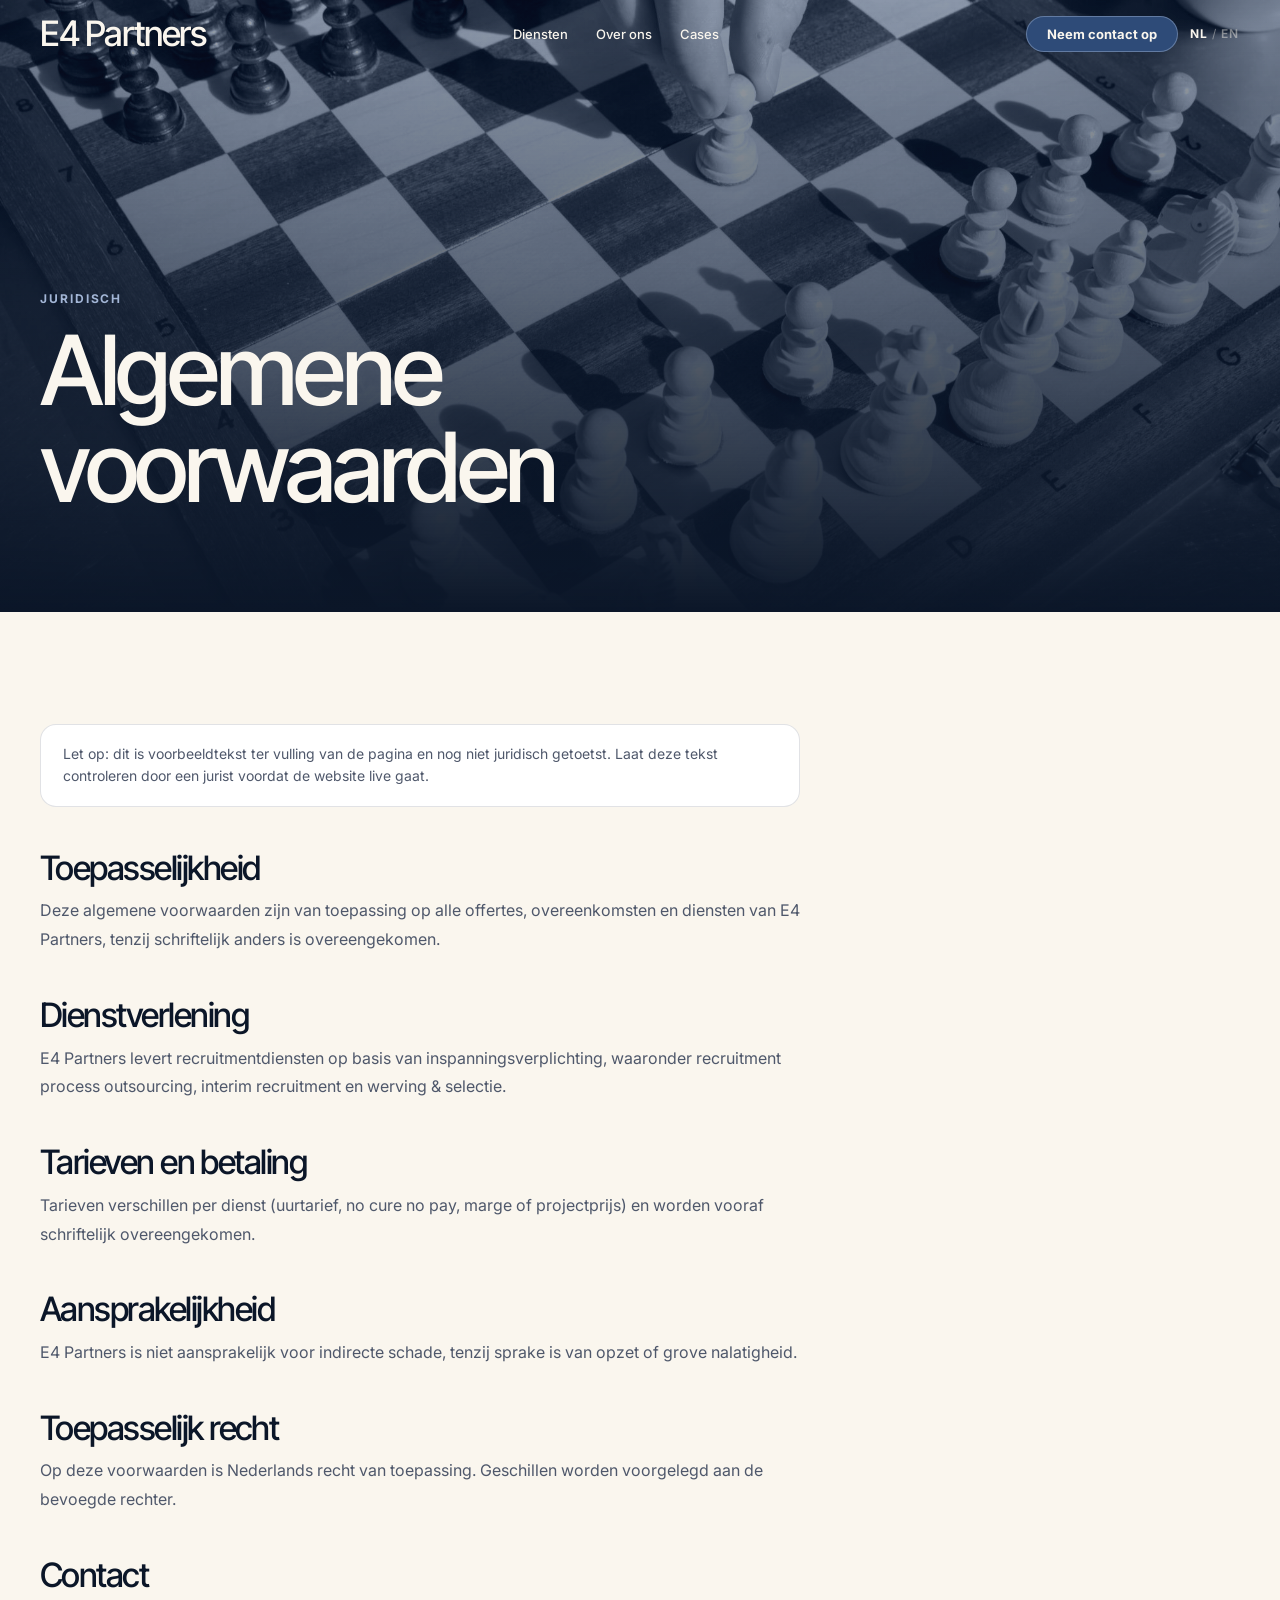
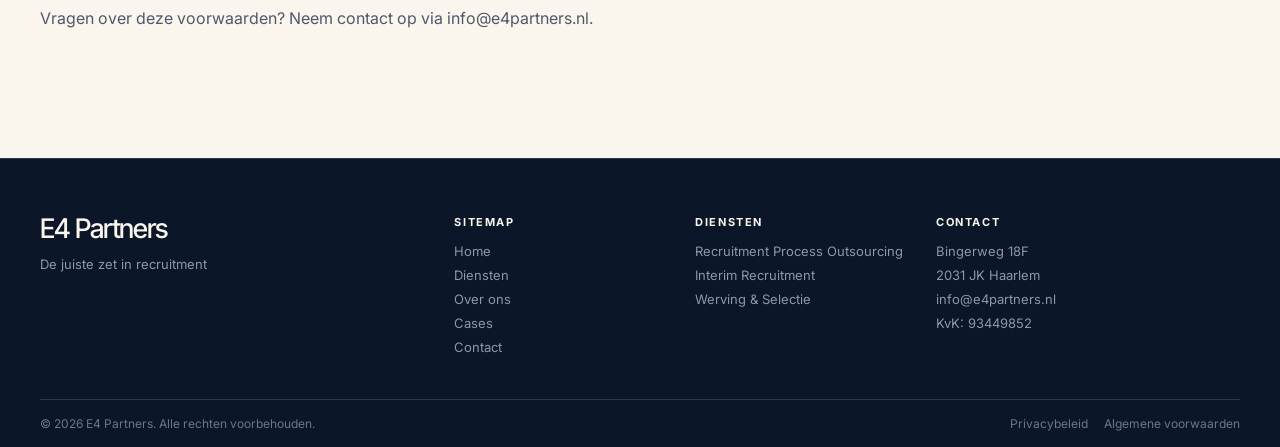
==== commit 0824d2be: "Nieuw beeldmateriaal, vierde case en opgeschoonde cases-sectie Cases - Follo toegevoegd als vierde k" ====
--- a/algemene-voorwaarden/index.html
+++ b/algemene-voorwaarden/index.html
@@ -22,7 +22,7 @@
 <link rel="preconnect" href="https://fonts.googleapis.com"/>
 <link rel="preconnect" href="https://fonts.gstatic.com" crossorigin/>
 <link href="https://fonts.googleapis.com/css2?family=Inter+Tight:wght@500;700&family=Inter:wght@400;500;600;700&family=Noto+Sans+Symbols+2&display=swap" rel="stylesheet"/>
-<link rel="stylesheet" href="../assets/css/styles.css?v=22243"/>
+<link rel="stylesheet" href="../assets/css/styles.css?v=22252"/>
 </head>
 <body>
 
@@ -112,7 +112,7 @@
   </div>
 </footer>
 
-<script src="../assets/js/main.js?v=22243"></script>
+<script src="../assets/js/main.js?v=22252"></script>
 
 </body>
 </html>
--- a/assets/css/styles.css
+++ b/assets/css/styles.css
@@ -113,19 +113,19 @@
 .mobile-close { position: absolute; top: 22px; right: 26px; font-size: 32px; color: var(--fg); background: none; border: none; cursor: pointer; line-height: 1; }
 
 /* ============ KNOPPEN, TAGS, CHIPS: altijd pill ============ */
-.g-btn, .nav-cta, .btn-primary, .btn-secondary, .cases-more-btn {
+.g-btn, .nav-cta, .btn-primary, .btn-secondary {
   display: inline-flex; align-items: center; justify-content: center; gap: 10px;
   font-family: var(--font); font-size: 14px; font-weight: 700; padding: 14px 26px;
   border-radius: var(--pill); border: 1.5px solid transparent; cursor: pointer;
   transition: transform 0.18s, background 0.2s, color 0.2s, border-color 0.2s;
 }
 .nav-cta { font-size: 13px; padding: 9px 20px; }
-.g-btn:hover, .nav-cta:hover, .btn-primary:hover, .btn-secondary:hover, .cases-more-btn:hover { transform: translateY(-2px); }
-.g-btn-main, .nav-cta, .btn-primary, .cases-more-btn {
+.g-btn:hover, .nav-cta:hover, .btn-primary:hover, .btn-secondary:hover { transform: translateY(-2px); }
+.g-btn-main, .nav-cta, .btn-primary {
   background: var(--accent); color: var(--on-accent);
   border-color: color-mix(in srgb, var(--accent-glow) 45%, transparent);
 }
-.g-btn-main:hover, .nav-cta:hover, .btn-primary:hover, .cases-more-btn:hover { background: color-mix(in srgb, var(--accent) 80%, white); }
+.g-btn-main:hover, .nav-cta:hover, .btn-primary:hover { background: color-mix(in srgb, var(--accent) 80%, white); }
 .g-btn-line, .btn-secondary { background: transparent; color: var(--fg); border-color: color-mix(in srgb, var(--fg) 45%, transparent); }
 .g-btn-line:hover, .btn-secondary:hover { background: var(--fg); color: var(--bg); }
 .g-tag { display: inline-block; font-size: 11px; font-weight: 700; letter-spacing: 0.08em; text-transform: uppercase; background: var(--accent); color: var(--on-accent); padding: 6px 12px; border-radius: var(--pill); margin-bottom: 14px; }
@@ -136,7 +136,7 @@
 .hero { min-height: 68vh; padding: 150px var(--pad-x) 72px; }
 .g-hero-bg, .hero-bg {
   position: absolute; inset: 0;
-  background: url("../img/hero.jpg?v=3") center 28% / cover, var(--bg); background-blend-mode: luminosity;
+  background: url("../img/hero.jpg?v=4") center 35% / cover, var(--bg); background-blend-mode: luminosity;
   filter: contrast(1.1); transform: scale(1.06); animation: g-zoom 14s ease-out forwards;
 }
 .g-hero-bg::after, .hero-overlay {
@@ -187,7 +187,12 @@
 /* ============ DIENSTEN-ACCORDION (homepage) ============ */
 .g-services { display: grid; grid-template-columns: 0.8fr 1.2fr; gap: 64px; align-items: start; }
 .g-services-media { position: sticky; top: 100px; border-radius: var(--radius); overflow: hidden; aspect-ratio: 4 / 5; background: var(--bg); }
-.g-services-media img { width: 100%; height: 100%; object-fit: cover; filter: grayscale(1); }
+/* De partners staan in de onderste helft van de bronfoto, met een halve gevel
+   erboven. Inzoomen vanaf een laag punt snijdt die gevel weg en zet ze midden
+   in het kader. object-position volstond niet: de foto is maar 117px hoger dan
+   het kader, dus verschuiven alleen levert te weinig op. */
+.g-services-media img { width: 100%; height: 100%; object-fit: cover;
+  transform: scale(1.5); transform-origin: 50% 95%; }
 .acc-list { border-top: 1px solid var(--line-light); }
 .acc-item { border-bottom: 1px solid var(--line-light); }
 .acc-row { width: 100%; background: none; border: none; cursor: pointer; display: flex; align-items: center; gap: 18px; padding: 22px 0; text-align: left; font-family: inherit; }
@@ -298,8 +303,12 @@
 .service-card:hover { transform: translateY(-4px); box-shadow: 0 18px 40px color-mix(in srgb, var(--on-light) 10%, transparent); }
 .related-grid .service-card { padding: 32px; justify-content: space-between; }
 .service-photo { width: 100%; aspect-ratio: 16 / 10; overflow: hidden; background: var(--bg); }
-.service-photo img { width: 100%; height: 100%; object-fit: cover; filter: grayscale(1); transition: transform 0.5s ease, filter 0.4s; }
-.service-card:hover .service-photo img { transform: scale(1.04); filter: none; }
+.service-photo img { width: 100%; height: 100%; object-fit: cover; transition: transform 0.5s ease; }
+.service-card:hover .service-photo img { transform: scale(1.04); }
+/* Interim: het bord ligt diagonaal met tafel in de hoeken. Iets inzoomen haalt
+   die tafel weg. De hoverwaarde schaalt mee, anders springt de foto terug. */
+.service-photo img[src*="dienst-2"] { transform: scale(1.18); }
+.service-card:hover .service-photo img[src*="dienst-2"] { transform: scale(1.23); }
 .service-body { display: flex; flex-direction: column; flex-grow: 1; padding: 28px 28px 30px; }
 .service-card h3 { color: var(--on-light); margin-bottom: 12px; }
 .service-card p { font-size: 15px; line-height: 1.7; color: var(--text-dark); margin-bottom: 22px; flex-grow: 1; }
@@ -346,7 +355,12 @@
 .info-card a { border-bottom: 1px solid var(--line); transition: border-color 0.2s; }
 .info-card a:hover { border-color: var(--accent-glow); }
 .section-photo { background: var(--light); padding: 0 var(--pad-x) var(--section-y); }
-.section-photo img { width: 100%; aspect-ratio: 21 / 9; object-fit: cover; object-position: center 40%; border-radius: var(--radius); filter: grayscale(1); }
+.section-photo img { width: 100%; aspect-ratio: 21 / 9; object-fit: cover; object-position: center 40%; border-radius: var(--radius); }
+/* Per dienst een eigen uitsnede: een lager percentage toont meer van de
+   bovenkant van de foto, een hoger percentage meer van de onderkant. */
+.section-photo img[src*="dienst-1"] { object-position: center 25%; }  /* RPO: lucht boven de hoofden */
+.section-photo img[src*="dienst-3"] { object-position: center 62%; }  /* W&S: onderkant van de kist in beeld */
+.section-photo img[src*="dienst-2"] { object-position: center 58%; }  /* Interim: meer bord, minder tafel */
 
 /* ============ OVER ONS ============ */
 .team-grid { display: grid; grid-template-columns: repeat(3, 1fr); gap: 20px; }
@@ -365,7 +379,7 @@
 .about-body { font-size: 16px; line-height: 1.8; color: color-mix(in srgb, var(--fg) 78%, transparent); }
 .about-body p + p { margin-top: 1.1em; }
 .about-photo { border-radius: var(--radius); overflow: hidden; aspect-ratio: 16 / 9; }
-.about-photo img { width: 100%; height: 100%; object-fit: cover; filter: grayscale(1); }
+.about-photo img { width: 100%; height: 100%; object-fit: cover; }
 .stats { display: flex; flex-direction: column; gap: 16px; }
 .stat { border: 1px solid var(--line); border-radius: var(--radius); padding: 28px 32px; }
 .stat-num { font-family: var(--disp); font-weight: var(--disp-w); letter-spacing: var(--disp-ls); font-size: calc(72px * var(--disp-scale)); line-height: 1; color: var(--accent-glow); margin-bottom: 8px; }
@@ -380,8 +394,6 @@
 .cases-section h2 { margin-bottom: 18px; }
 
 .case-pair { display: grid; grid-template-columns: 1fr 1fr; gap: 14px; }
-.cases-more { display: flex; flex-direction: column; gap: 14px; }
-.cases-more[hidden] { display: none; }
 
 /* Twee kolommen: links logo + bron, rechts het citaat */
 .case-card, .case-card.big { position: relative; overflow: hidden; background: var(--bg);
@@ -393,6 +405,9 @@
 .case-logo { display: flex; align-items: center; justify-content: flex-start;
   width: auto; height: 42px; margin: 0 0 18px; overflow: hidden; }
 .case-card.big .case-logo { height: 60px; margin-bottom: 24px; }
+/* Follo is een breed woordmerk: op 60px hoog beslaat het bijna drie keer zoveel
+   vlak als i3D.net op dezelfde kaart. Apart genormaliseerd op gelijk oppervlak. */
+.case-card.big .case-logo:has(img[src*="follo"]) { height: 36px; }
 .case-logo img { max-height: 100%; max-width: 100%; width: auto; object-fit: contain;
   object-position: left center; filter: grayscale(1) brightness(0) invert(1); opacity: .9; }
 
@@ -410,27 +425,23 @@
 .case-card.big .case-quote { font-size: 28px; line-height: 1.38; letter-spacing: -0.035em;
   margin-top: -13px; }
 
-/* Nog in te vullen kaarten: gedempt zodat ze niet als echte case lezen.
-   Via kleur en niet via opacity, want .reveal.is-visible zet opacity terug op 1. */
-.case-placeholder .case-quote,
-.case-placeholder .case-attr,
-.case-placeholder .case-attr b { color: color-mix(in srgb, var(--fg) 32%, transparent); }
-.case-placeholder .case-logo { background: color-mix(in srgb, var(--fg) 8%, transparent);
-  border-radius: 6px; width: 96px; }
-
-.cases-more-wrap { display: flex; justify-content: center; margin-top: 10px; }
-.cases-more-btn { display: inline-flex; align-items: center; gap: 10px; cursor: pointer;
-  font-family: var(--font); font-size: 13px; font-weight: 700; color: var(--on-accent);
-  background: var(--accent); border: 0; border-radius: var(--pill); padding: 12px 26px;
-  transition: background 0.2s, transform 0.18s; }
-.cases-more-btn:hover { background: var(--bg); transform: translateY(-2px); }
-.cases-more-chev { width: 8px; height: 8px; border-right: 2px solid currentColor;
-  border-bottom: 2px solid currentColor; transform: rotate(45deg) translate(-1px,-1px);
-  transition: transform 0.25s; }
-.cases-more-btn.open .cases-more-chev { transform: rotate(-135deg) translate(-1px,-1px); }
+/* Gespiegelde kaart: logo en bron rechts, citaat links. De DOM-volgorde blijft
+   gelijk aan de andere kaarten; alleen de kolommen wisselen. Zo krijgt de reeks
+   van vier ritme zonder dat de voorleesvolgorde verandert. */
+.case-card.mirror { grid-template-columns: 1fr 200px; }
+.case-card.mirror .case-quotewrap { grid-column: 1; grid-row: 1; }
+.case-card.mirror .case-left { grid-column: 2; grid-row: 1; align-items: flex-end; }
+.case-card.mirror .case-logo { justify-content: flex-end; }
+.case-card.mirror .case-logo img { object-position: right center; }
+.case-card.mirror .case-attr { text-align: right; }
 
 @media (max-width: 900px) {
-  .case-card, .case-card.big { grid-template-columns: 1fr; gap: 22px; padding: 1.9rem 1.7rem; }
+  .case-card, .case-card.big, .case-card.mirror { grid-template-columns: 1fr; gap: 22px; padding: 1.9rem 1.7rem; }
+  .case-card.mirror .case-quotewrap, .case-card.mirror .case-left { grid-column: 1; grid-row: auto; }
+  .case-card.mirror .case-left { align-items: flex-start; }
+  .case-card.mirror .case-logo { justify-content: flex-start; }
+  .case-card.mirror .case-logo img { object-position: left center; }
+  .case-card.mirror .case-attr { text-align: left; }
   .case-card.big .case-quote { font-size: 21px; margin-top: 0; }
   .case-quote { font-size: 17px; margin-top: 0; }
   .case-card.big .case-logo { height: 46px; }
@@ -465,7 +476,9 @@
 /* ============ RESPONSIVE ============ */
 @media (max-width: 1024px) {
   .g-services, .g-cta, .cta, .detail-body, .about, .contact-section { grid-template-columns: 1fr; gap: 40px; }
-  .g-services-media { position: relative; top: 0; aspect-ratio: 16 / 9; }
+  /* Geen liggend kader op mobiel: de partners staan rechtop naast elkaar en
+     vielen in 16:9 half buiten beeld. Alleen het meescrollen gaat eruit. */
+  .g-services-media { position: relative; top: 0; }
   .g-steps ol { grid-template-columns: 1fr 1fr; }
   .services-grid, .team-grid, .g-team-grid { grid-template-columns: repeat(2, 1fr); }
   .mx-body { grid-template-columns: 1fr; gap: 32px; }
@@ -479,6 +492,11 @@
   .hamburger { display: flex; }
   .nav-logo { font-size: 29px; }
   .g-hero { padding-top: 132px; padding-bottom: 72px; }
+  /* Op mobiel is de hero smal en hoog, waardoor de foto alleen horizontaal
+     wordt bijgesneden. Iets naar rechts houdt de hand met de pion in beeld;
+     op het midden zie je vooral lege velden. Op desktop doet de horizontale
+     waarde niets, want daar valt de foto precies op de breedte. */
+  .g-hero-bg, .hero-bg { background-position: 55% 35%; }
   .hero { min-height: 0; padding-top: 130px; padding-bottom: 56px; }
   .g-buttons .g-btn { width: 100%; }
   .g-head { margin-bottom: 32px; }
